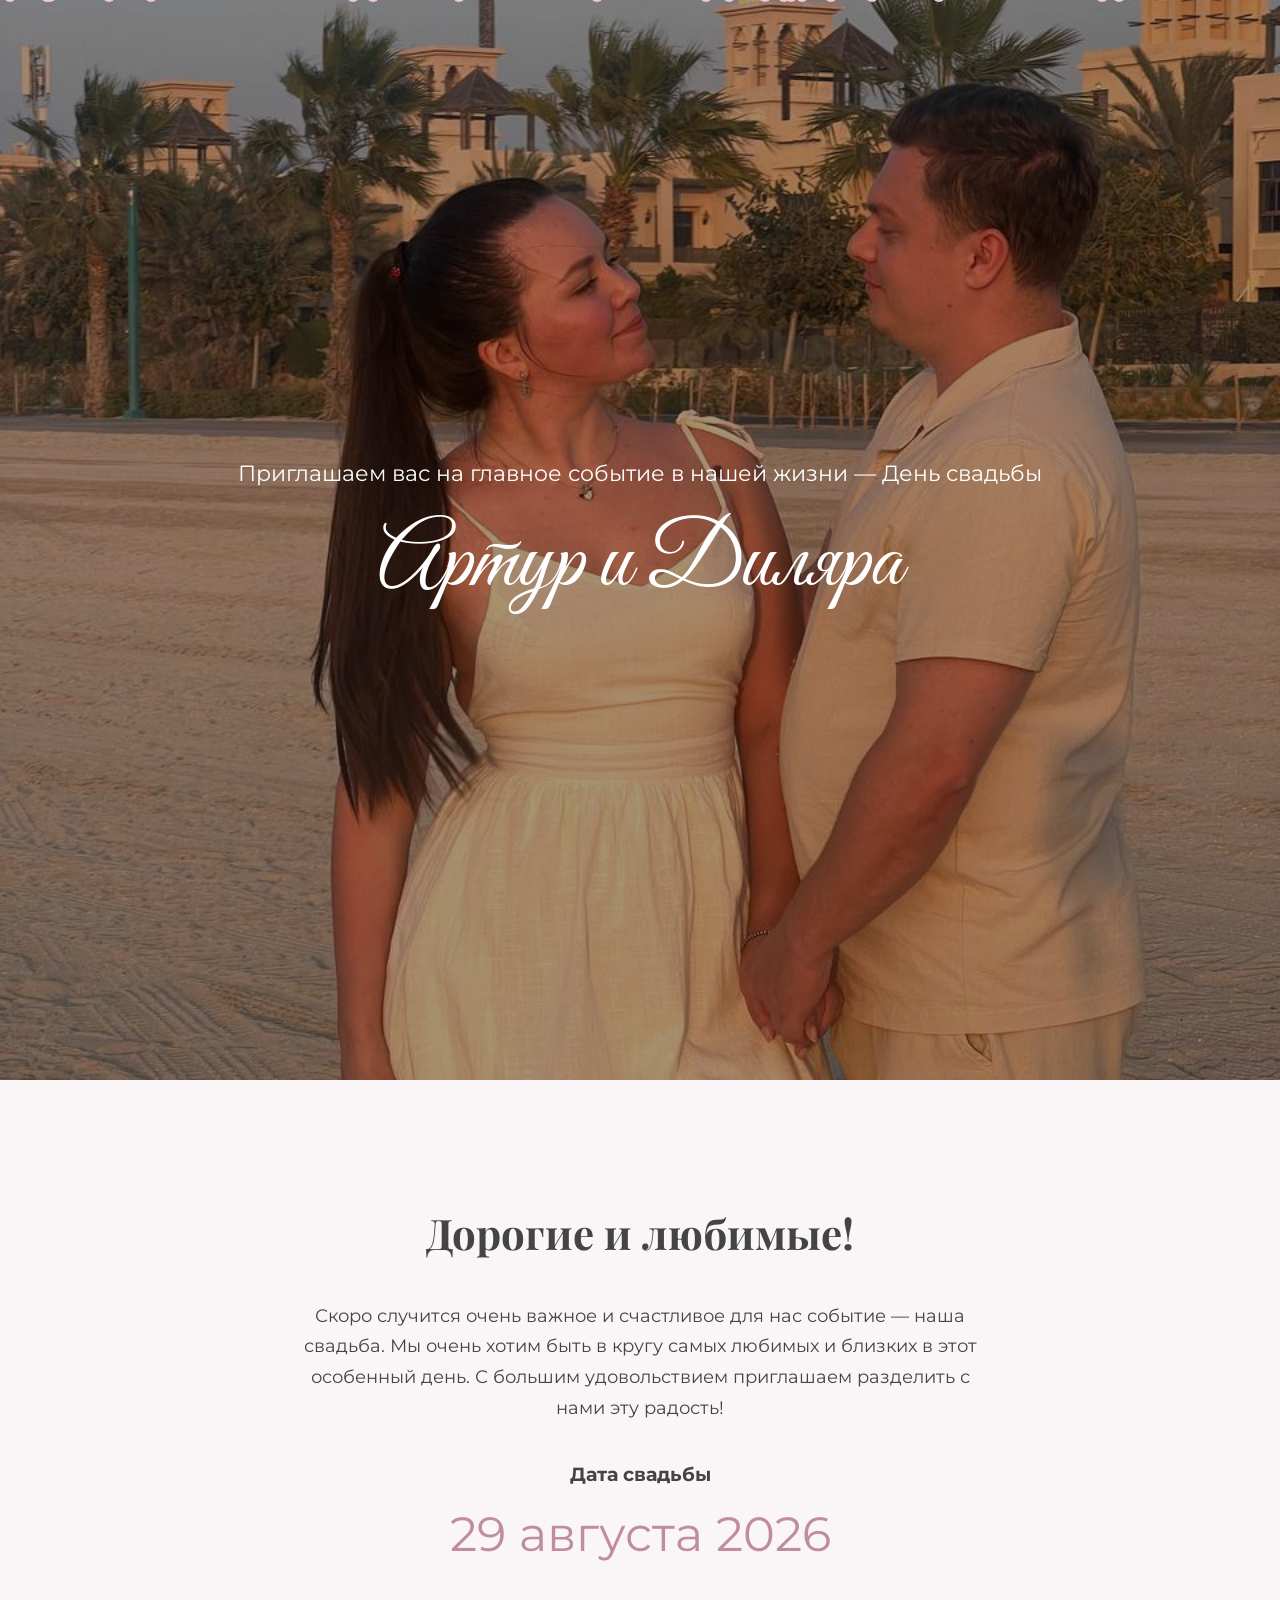
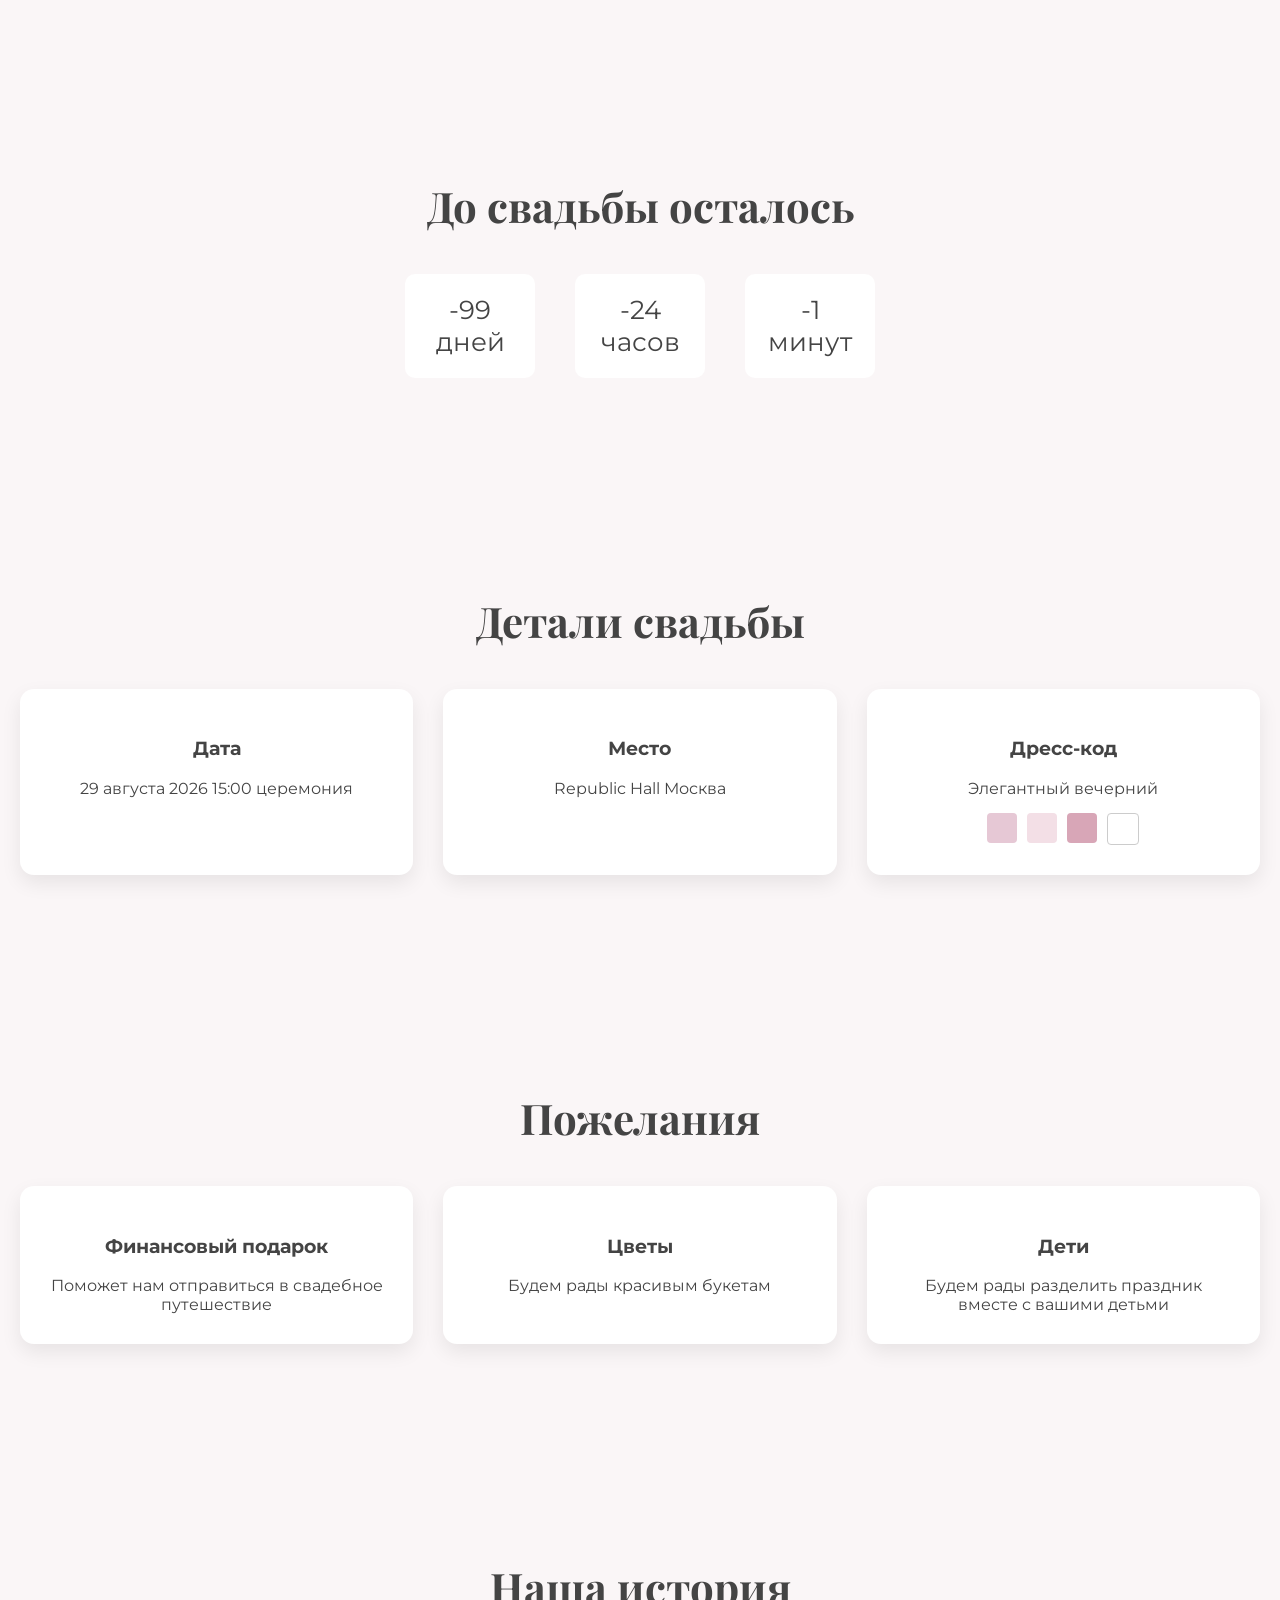
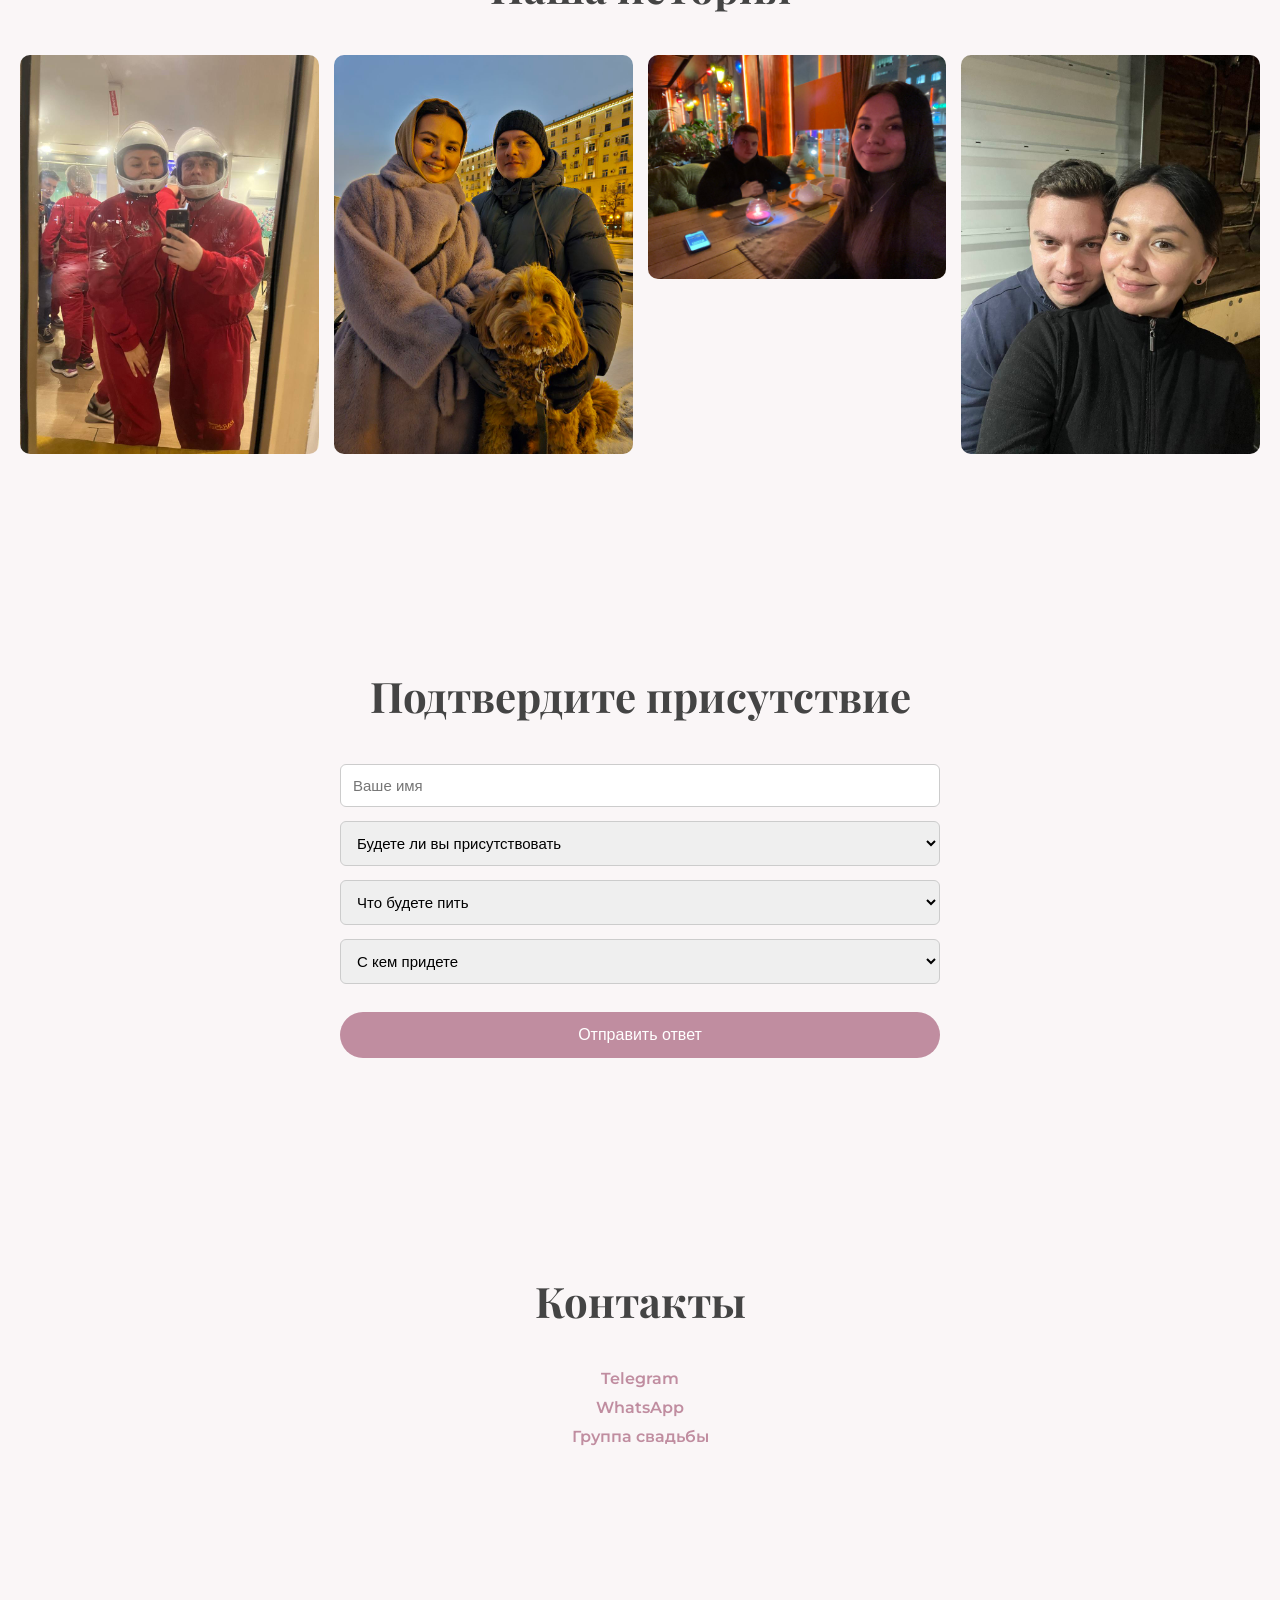
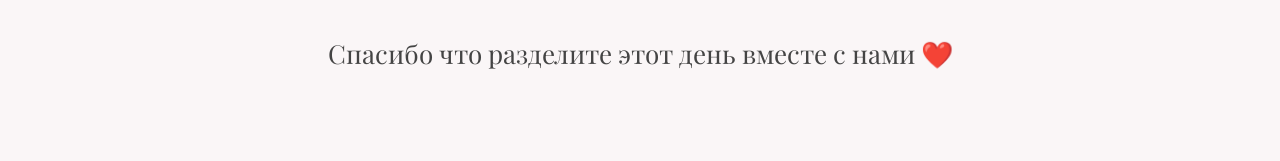
==== index_gpt.html @ 781b25a4 "correct code" ====
<!DOCTYPE html>
<html lang="ru">
<head>
<meta charset="UTF-8">
<meta name="viewport" content="width=device-width, initial-scale=1.0">

<title>Артур и Диляра</title>

<link href="https://fonts.googleapis.com/css2?family=Great+Vibes&family=Playfair+Display:wght@400;700&family=Montserrat:wght@300;400;600&display=swap" rel="stylesheet">

<style>

body{
margin:0;
font-family:Montserrat;
background:#faf6f7;
color:#444;
overflow-x:hidden;
}

section{
padding:90px 20px;
text-align:center;
}

.container{
max-width:1100px;
margin:auto;
}

h1,h2{
font-family:Playfair Display;
}

.title{
font-size:42px;
margin-bottom:40px;
}

.hero{
height:100vh;
display:flex;
align-items:center;
justify-content:center;
background:url("images/about/we.jpeg") center/cover;
color:white;
position:relative;
}

.hero::after{
content:"";
position:absolute;
top:0;
left:0;
width:100%;
height:100%;
background:rgba(0,0,0,0.35);
}

.hero-content{
position:relative;
z-index:2;
}

.hero-text{
font-size:22px;
}

.names{
font-family:Great Vibes;
font-size:90px;
margin-top:20px;
}

.countdown{
display:flex;
justify-content:center;
gap:40px;
margin-top:30px;
font-size:26px;
}

.count-box{
background:white;
padding:20px;
border-radius:10px;
min-width:90px;
}

.details-grid{
display:grid;
grid-template-columns:repeat(auto-fit,minmax(260px,1fr));
gap:30px;
margin-top:40px;
}

.card{
background:white;
padding:30px;
border-radius:14px;
box-shadow:0 8px 20px rgba(0,0,0,0.08);
}

.palette{
display:flex;
justify-content:center;
gap:10px;
margin-top:15px;
}

.color{
width:30px;
height:30px;
border-radius:4px;
}

.gallery-grid{
display:grid;
grid-template-columns:repeat(auto-fit,minmax(200px,1fr));
gap:15px;
}

.gallery-grid img{
width:100%;
border-radius:10px;
cursor:pointer;
transition:0.3s;
}

.gallery-grid img:hover{
transform:scale(1.05);
}

.rsvp-form{
max-width:600px;
margin:auto;
display:grid;
gap:14px;
}

input,select{
padding:12px;
border-radius:6px;
border:1px solid #ccc;
font-size:15px;
}

button{
padding:14px;
background:#c08da0;
border:none;
color:white;
border-radius:25px;
cursor:pointer;
font-size:16px;
}

.contacts a{
display:block;
margin:10px;
text-decoration:none;
color:#c08da0;
font-weight:600;
}

.thanks{
font-size:26px;
font-family:Playfair Display;
}

/* лепестки */

.petal{
position:fixed;
top:-10px;
width:12px;
height:12px;
background:#f1c6d5;
border-radius:50%;
animation:fall linear infinite;
}

@keyframes fall{
to{
transform:translateY(100vh);
}
}

</style>
</head>

<body>

<!-- HERO -->

<section class="hero">

<div class="hero-content">

<div class="hero-text">
Приглашаем вас на главное событие в нашей жизни — День свадьбы
</div>

<div class="names">
Артур и Диляра
</div>

</div>

</section>

<!-- INVITATION -->

<section>

<div class="container">

<h2 class="title">Дорогие и любимые!</h2>

<p style="max-width:700px;margin:auto;font-size:18px;line-height:1.7">

Скоро случится очень важное и счастливое для нас событие — наша свадьба.
Мы очень хотим быть в кругу самых любимых и близких в этот особенный день.
С большим удовольствием приглашаем разделить с нами эту радость!

</p>

<h3 style="margin-top:40px">Дата свадьбы</h3>

<div style="font-size:48px;color:#c08da0;margin-top:10px">
29 августа 2026
</div>

</div>

</section>

<!-- COUNTDOWN -->

<section>

<h2 class="title">До свадьбы осталось</h2>

<div class="countdown">

<div class="count-box">
<div id="days"></div>
дней
</div>

<div class="count-box">
<div id="hours"></div>
часов
</div>

<div class="count-box">
<div id="minutes"></div>
минут
</div>

</div>

</section>

<!-- DETAILS -->

<section>

<h2 class="title">Детали свадьбы</h2>

<div class="details-grid">

<div class="card">

<h3>Дата</h3>

29 августа 2026
15:00 церемония

</div>

<div class="card">

<h3>Место</h3>

Republic Hall
Москва

</div>

<div class="card">

<h3>Дресс-код</h3>

Элегантный вечерний

<div class="palette">

<div class="color" style="background:#e6c8d5"></div>
<div class="color" style="background:#f3dfe6"></div>
<div class="color" style="background:#d8a6b7"></div>
<div class="color" style="background:#ffffff;border:1px solid #ccc"></div>

</div>

</div>

</div>

</section>

<!-- WISHES -->

<section>

<h2 class="title">Пожелания</h2>

<div class="details-grid">

<div class="card">

<h3>Финансовый подарок</h3>

Поможет нам отправиться
в свадебное путешествие

</div>

<div class="card">

<h3>Цветы</h3>

Будем рады красивым букетам

</div>

<div class="card">

<h3>Дети</h3>

Будем рады разделить праздник
вместе с вашими детьми

</div>

</div>

</section>

<!-- GALLERY -->

<section>

<h2 class="title">Наша история</h2>

<div class="gallery-grid">

<img src="images/gallery/we1.jpeg">
<img src="images/gallery/we2.jpeg">
<img src="images/gallery/we3.jpeg">
<img src="images/gallery/we4.jpeg">

</div>

</section>

<!-- RSVP -->

<section>

<h2 class="title">Подтвердите присутствие</h2>

<form class="rsvp-form">

<input placeholder="Ваше имя">

<select>
<option>Будете ли вы присутствовать</option>
<option>Да</option>
<option>Нет</option>
</select>

<select>
<option>Что будете пить</option>
<option>вино красное</option>
<option>вино белое</option>
<option>водка</option>
<option>коньяк</option>
<option>виски</option>
<option>не пью</option>
</select>

<select id="guests">
<option value="0">С кем придете</option>
<option value="1">я один</option>
<option value="2">я +1</option>
<option value="3">я +2</option>
<option value="4">я +3</option>
</select>

<div id="extraGuests"></div>

<button>Отправить ответ</button>

</form>

</section>

<!-- CONTACTS -->

<section>

<h2 class="title">Контакты</h2>

<div class="contacts">

<a href="#">Telegram</a>
<a href="#">WhatsApp</a>
<a href="#">Группа свадьбы</a>

</div>

</section>

<!-- THANKS -->

<section>

<div class="thanks">

Спасибо что разделите этот день вместе с нами ❤️

</div>

</section>

<script>

/* countdown */

const weddingDate = new Date("Aug 29 2026")

function updateCountdown(){

const now = new Date()

const diff = weddingDate - now

const days = Math.floor(diff / (1000*60*60*24))

const hours = Math.floor(diff / (1000*60*60)%24)

const minutes = Math.floor(diff / (1000*60)%60)

document.getElementById("days").innerText=days
document.getElementById("hours").innerText=hours
document.getElementById("minutes").innerText=minutes

}

setInterval(updateCountdown,1000)

updateCountdown()

/* dynamic guests */

const guests=document.getElementById("guests")
const extra=document.getElementById("extraGuests")

guests.addEventListener("change",()=>{

extra.innerHTML=""

let count=guests.value-1

for(let i=0;i<count;i++){

extra.innerHTML+=`

<input placeholder="Фамилия и имя гостя">

<select>
<option>Что будет пить</option>
<option>вино красное</option>
<option>вино белое</option>
<option>водка</option>
<option>коньяк</option>
<option>виски</option>
<option>не пью</option>
</select>

`

}

})

/* petals animation */

for(let i=0;i<20;i++){

const petal=document.createElement("div")

petal.className="petal"

petal.style.left=Math.random()*100+"%"

petal.style.animationDuration=5+Math.random()*5+"s"

document.body.appendChild(petal)

}

</script>

</body>
</html>
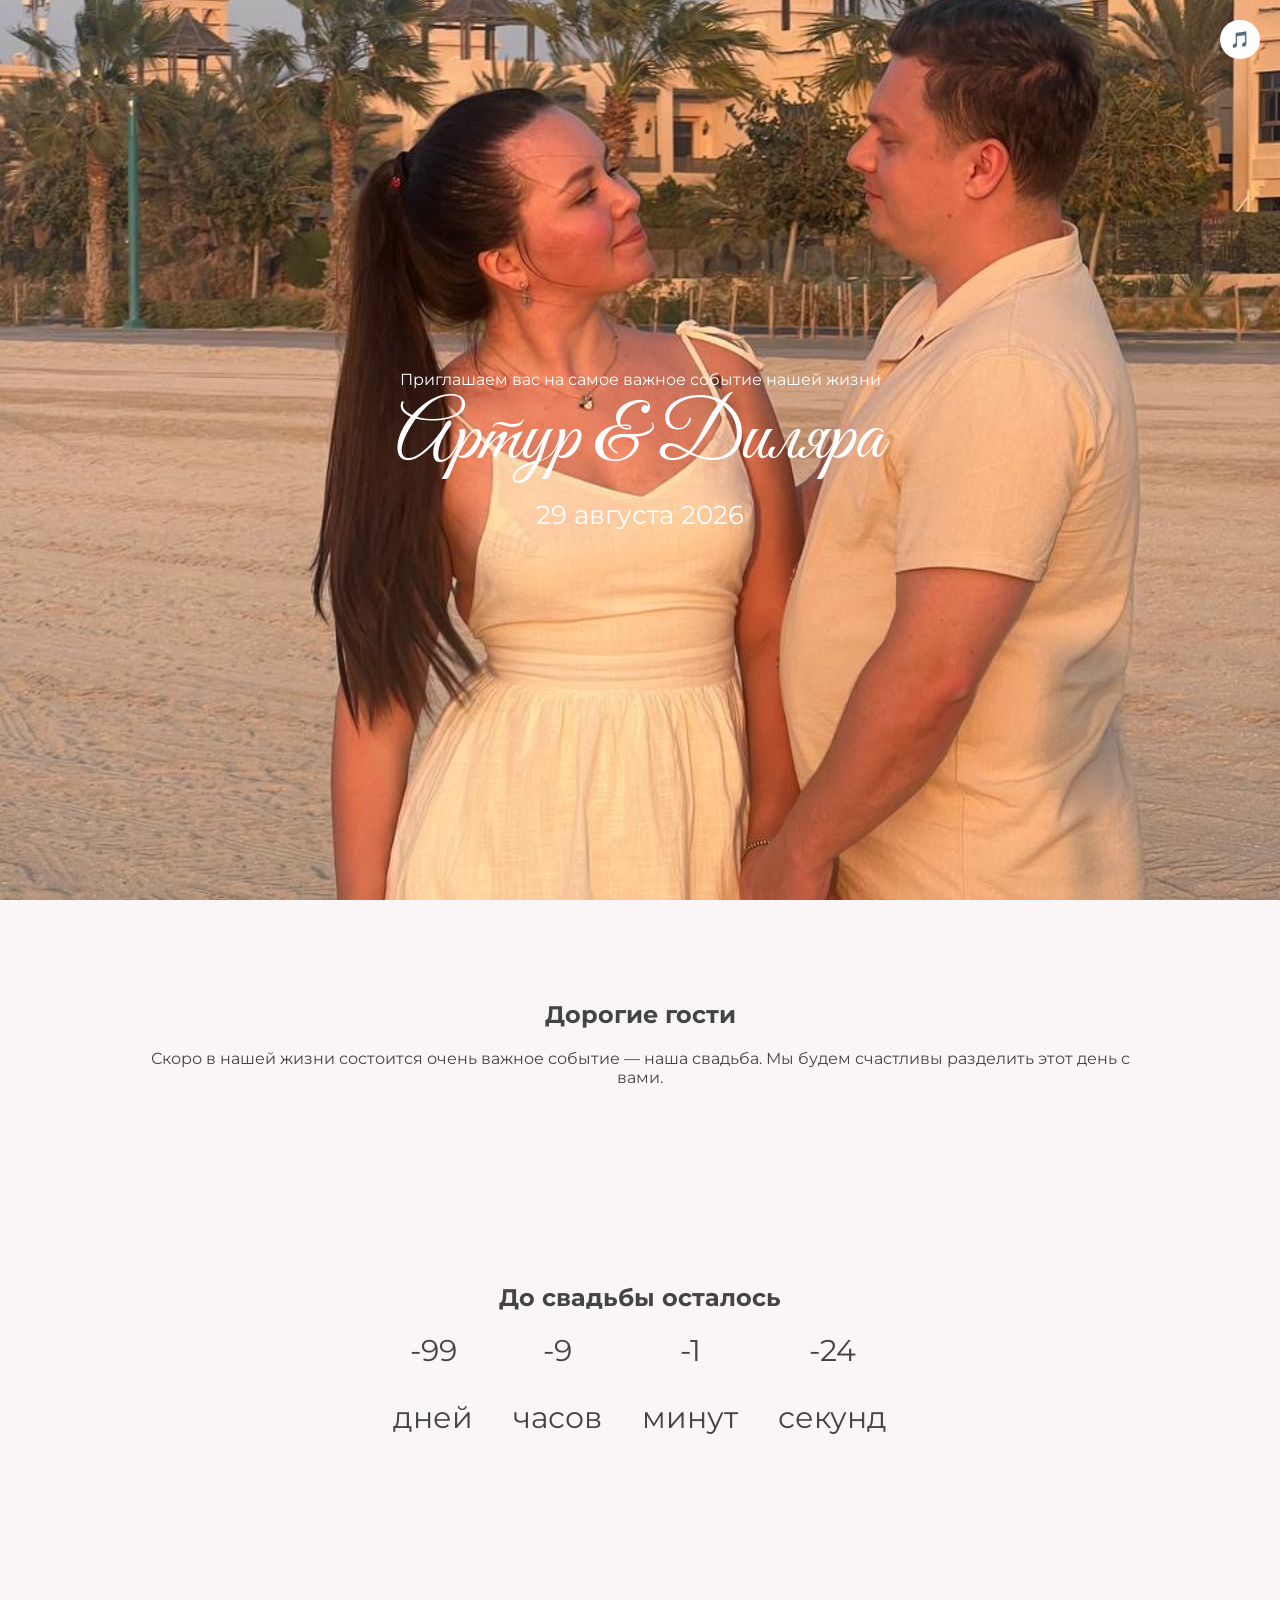
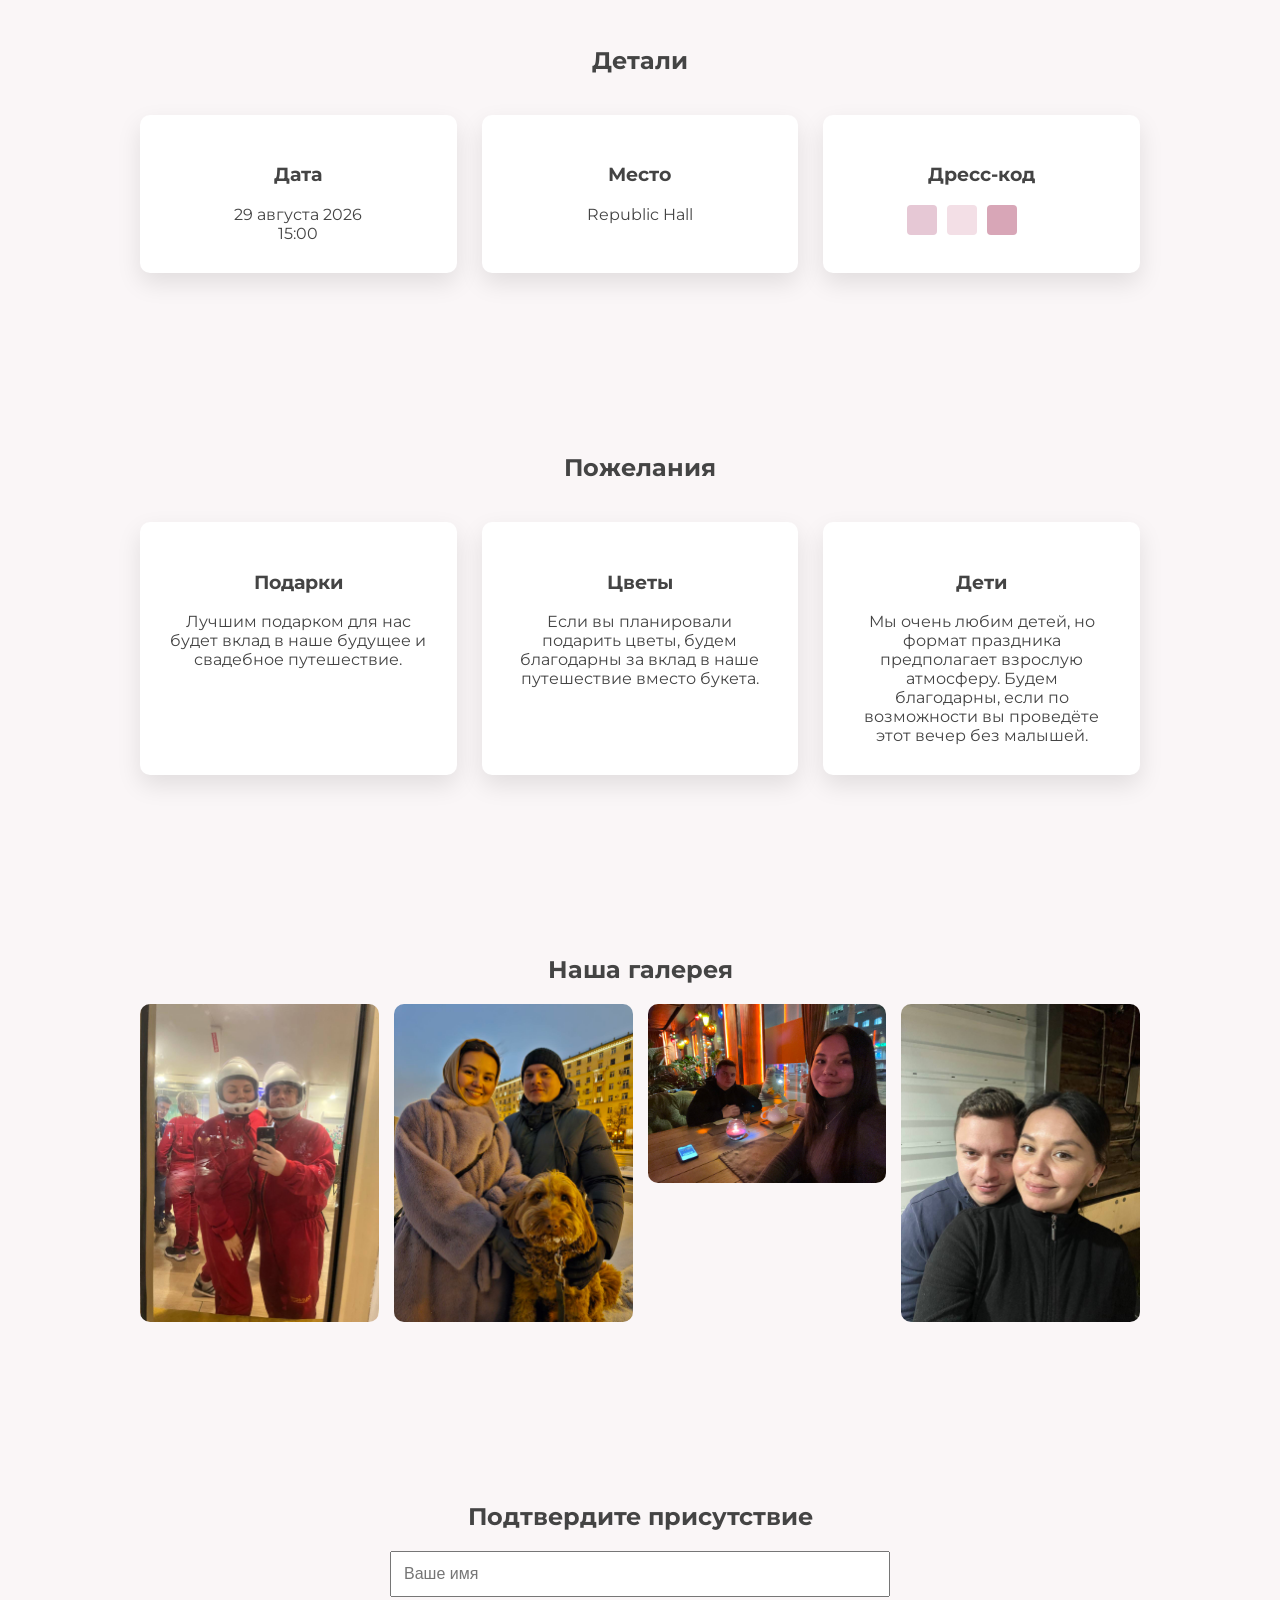
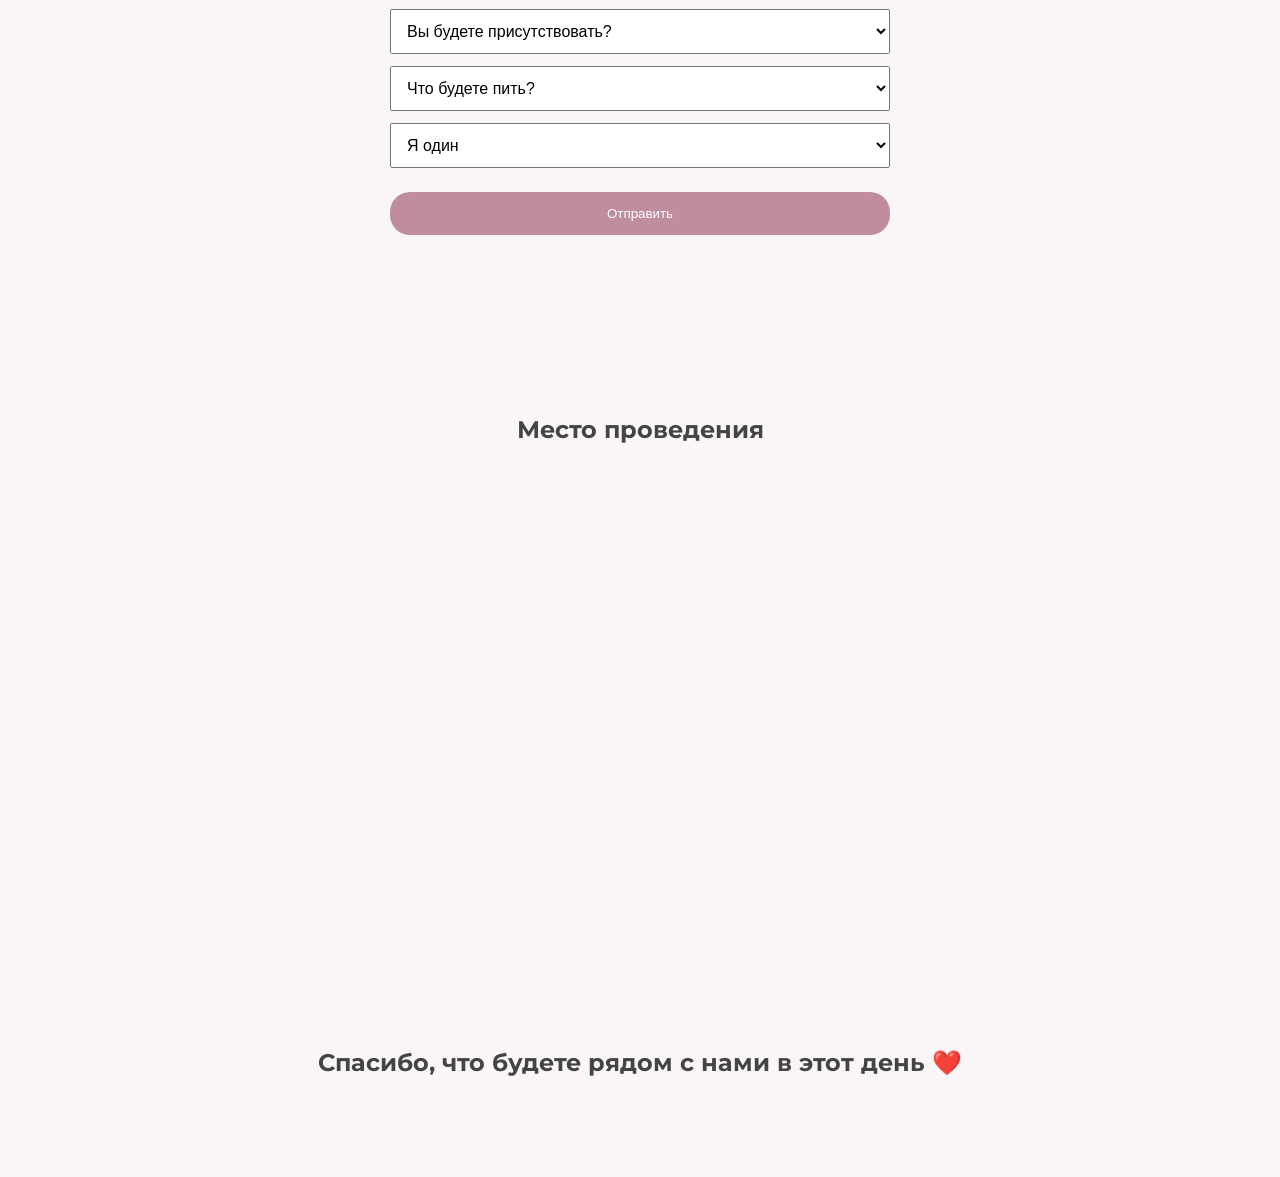
==== commit ed9643fc: "correct code" ====
--- a/index_gpt.html
+++ b/index_gpt.html
@@ -1,359 +1,170 @@
 <!DOCTYPE html>
 <html lang="ru">
 <head>
+
 <meta charset="UTF-8">
-<meta name="viewport" content="width=device-width, initial-scale=1.0">
+<meta name="viewport" content="width=device-width, initial-scale=1">
 
 <title>Артур и Диляра</title>
 
+<link rel="stylesheet" href="css/style.css">
+
 <link href="https://fonts.googleapis.com/css2?family=Great+Vibes&family=Playfair+Display:wght@400;700&family=Montserrat:wght@300;400;600&display=swap" rel="stylesheet">
 
-<style>
-
-body{
-margin:0;
-font-family:Montserrat;
-background:#faf6f7;
-color:#444;
-overflow-x:hidden;
-}
-
-section{
-padding:90px 20px;
-text-align:center;
-}
-
-.container{
-max-width:1100px;
-margin:auto;
-}
-
-h1,h2{
-font-family:Playfair Display;
-}
-
-.title{
-font-size:42px;
-margin-bottom:40px;
-}
-
-.hero{
-height:100vh;
-display:flex;
-align-items:center;
-justify-content:center;
-background:url("images/about/we.jpeg") center/cover;
-color:white;
-position:relative;
-}
-
-.hero::after{
-content:"";
-position:absolute;
-top:0;
-left:0;
-width:100%;
-height:100%;
-background:rgba(0,0,0,0.35);
-}
-
-.hero-content{
-position:relative;
-z-index:2;
-}
-
-.hero-text{
-font-size:22px;
-}
-
-.names{
-font-family:Great Vibes;
-font-size:90px;
-margin-top:20px;
-}
-
-.countdown{
-display:flex;
-justify-content:center;
-gap:40px;
-margin-top:30px;
-font-size:26px;
-}
-
-.count-box{
-background:white;
-padding:20px;
-border-radius:10px;
-min-width:90px;
-}
-
-.details-grid{
-display:grid;
-grid-template-columns:repeat(auto-fit,minmax(260px,1fr));
-gap:30px;
-margin-top:40px;
-}
-
-.card{
-background:white;
-padding:30px;
-border-radius:14px;
-box-shadow:0 8px 20px rgba(0,0,0,0.08);
-}
-
-.palette{
-display:flex;
-justify-content:center;
-gap:10px;
-margin-top:15px;
-}
-
-.color{
-width:30px;
-height:30px;
-border-radius:4px;
-}
-
-.gallery-grid{
-display:grid;
-grid-template-columns:repeat(auto-fit,minmax(200px,1fr));
-gap:15px;
-}
-
-.gallery-grid img{
-width:100%;
-border-radius:10px;
-cursor:pointer;
-transition:0.3s;
-}
-
-.gallery-grid img:hover{
-transform:scale(1.05);
-}
-
-.rsvp-form{
-max-width:600px;
-margin:auto;
-display:grid;
-gap:14px;
-}
-
-input,select{
-padding:12px;
-border-radius:6px;
-border:1px solid #ccc;
-font-size:15px;
-}
-
-button{
-padding:14px;
-background:#c08da0;
-border:none;
-color:white;
-border-radius:25px;
-cursor:pointer;
-font-size:16px;
-}
-
-.contacts a{
-display:block;
-margin:10px;
-text-decoration:none;
-color:#c08da0;
-font-weight:600;
-}
-
-.thanks{
-font-size:26px;
-font-family:Playfair Display;
-}
-
-/* лепестки */
-
-.petal{
-position:fixed;
-top:-10px;
-width:12px;
-height:12px;
-background:#f1c6d5;
-border-radius:50%;
-animation:fall linear infinite;
-}
-
-@keyframes fall{
-to{
-transform:translateY(100vh);
-}
-}
-
-</style>
 </head>
 
 <body>
 
-<!-- HERO -->
+<div class="music-btn" onclick="toggleMusic()">🎵</div>
+
+<audio id="music" loop>
+<source src="music/wedding.mp3">
+</audio>
+
 
 <section class="hero">
 
 <div class="hero-content">
 
 <div class="hero-text">
-Приглашаем вас на главное событие в нашей жизни — День свадьбы
+Приглашаем вас на самое важное событие нашей жизни
 </div>
 
 <div class="names">
-Артур и Диляра
-</div>
-
-</div>
-
-</section>
-
-<!-- INVITATION -->
-
-<section>
-
-<div class="container">
-
-<h2 class="title">Дорогие и любимые!</h2>
-
-<p style="max-width:700px;margin:auto;font-size:18px;line-height:1.7">
-
-Скоро случится очень важное и счастливое для нас событие — наша свадьба.
-Мы очень хотим быть в кругу самых любимых и близких в этот особенный день.
-С большим удовольствием приглашаем разделить с нами эту радость!
-
+Артур & Диляра
+</div>
+
+<div class="date">
+29 августа 2026
+</div>
+
+</div>
+
+</section>
+
+
+<section class="container fade">
+
+<h2>Дорогие гости</h2>
+
+<p>
+Скоро в нашей жизни состоится очень важное событие — наша свадьба.
+Мы будем счастливы разделить этот день с вами.
 </p>
 
-<h3 style="margin-top:40px">Дата свадьбы</h3>
-
-<div style="font-size:48px;color:#c08da0;margin-top:10px">
-29 августа 2026
-</div>
-
-</div>
-
-</section>
-
-<!-- COUNTDOWN -->
-
-<section>
-
-<h2 class="title">До свадьбы осталось</h2>
+</section>
+
+
+<section class="container fade">
+
+<h2>До свадьбы осталось</h2>
 
 <div class="countdown">
 
-<div class="count-box">
-<div id="days"></div>
-дней
-</div>
-
-<div class="count-box">
-<div id="hours"></div>
-часов
-</div>
-
-<div class="count-box">
-<div id="minutes"></div>
-минут
-</div>
-
-</div>
-
-</section>
-
-<!-- DETAILS -->
-
-<section>
-
-<h2 class="title">Детали свадьбы</h2>
-
-<div class="details-grid">
-
-<div class="card">
-
+<div>
+<span id="days"></span>
+<p>дней</p>
+</div>
+
+<div>
+<span id="hours"></span>
+<p>часов</p>
+</div>
+
+<div>
+<span id="minutes"></span>
+<p>минут</p>
+</div>
+
+<div>
+<span id="seconds"></span>
+<p>секунд</p>
+</div>
+
+</div>
+
+</section>
+
+
+<section class="container fade">
+
+<h2>Детали</h2>
+
+<div class="cards">
+
+<div class="card">
 <h3>Дата</h3>
-
-29 августа 2026
-15:00 церемония
-
-</div>
-
-<div class="card">
-
+29 августа 2026<br>
+15:00
+</div>
+
+<div class="card">
 <h3>Место</h3>
-
 Republic Hall
-Москва
-
-</div>
-
-<div class="card">
-
+</div>
+
+<div class="card">
 <h3>Дресс-код</h3>
 
-Элегантный вечерний
-
-<div class="palette">
-
-<div class="color" style="background:#e6c8d5"></div>
-<div class="color" style="background:#f3dfe6"></div>
-<div class="color" style="background:#d8a6b7"></div>
-<div class="color" style="background:#ffffff;border:1px solid #ccc"></div>
-
-</div>
-
-</div>
-
-</div>
-
-</section>
-
-<!-- WISHES -->
-
-<section>
-
-<h2 class="title">Пожелания</h2>
-
-<div class="details-grid">
-
-<div class="card">
-
-<h3>Финансовый подарок</h3>
-
-Поможет нам отправиться
-в свадебное путешествие
-
-</div>
+<div class="colors">
+
+<div style="background:#e6c8d5"></div>
+<div style="background:#f3dfe6"></div>
+<div style="background:#d8a6b7"></div>
+<div style="background:#ffffff"></div>
+
+</div>
+
+</div>
+
+</div>
+
+</section>
+
+
+<section class="container fade">
+
+<h2>Пожелания</h2>
+
+<div class="cards">
+
+<div class="card">
+
+<h3>Подарки</h3>
+
+Лучшим подарком для нас будет вклад в наше будущее и свадебное путешествие.
+
+</div>
+
 
 <div class="card">
 
 <h3>Цветы</h3>
 
-Будем рады красивым букетам
-
-</div>
+Если вы планировали подарить цветы, будем благодарны за вклад в наше путешествие вместо букета.
+
+</div>
+
 
 <div class="card">
 
 <h3>Дети</h3>
 
-Будем рады разделить праздник
-вместе с вашими детьми
-
-</div>
-
-</div>
-
-</section>
-
-<!-- GALLERY -->
-
-<section>
-
-<h2 class="title">Наша история</h2>
-
-<div class="gallery-grid">
+Мы очень любим детей, но формат праздника предполагает взрослую атмосферу.
+Будем благодарны, если по возможности вы проведёте этот вечер без малышей.
+
+</div>
+
+</div>
+
+</section>
+
+
+<section class="container fade">
+
+<h2>Наша галерея</h2>
+
+<div class="gallery">
 
 <img src="images/gallery/we1.jpeg">
 <img src="images/gallery/we2.jpeg">
@@ -364,154 +175,81 @@
 
 </section>
 
-<!-- RSVP -->
-
-<section>
-
-<h2 class="title">Подтвердите присутствие</h2>
-
-<form class="rsvp-form">
+
+<div id="lightbox">
+<img id="lightbox-img">
+</div>
+
+
+<section class="container fade">
+
+<h2>Подтвердите присутствие</h2>
+
+<form class="rsvp">
 
 <input placeholder="Ваше имя">
 
 <select>
-<option>Будете ли вы присутствовать</option>
+<option>Вы будете присутствовать?</option>
 <option>Да</option>
 <option>Нет</option>
 </select>
 
 <select>
-<option>Что будете пить</option>
-<option>вино красное</option>
-<option>вино белое</option>
-<option>водка</option>
-<option>коньяк</option>
-<option>виски</option>
-<option>не пью</option>
+<option>Что будете пить?</option>
+<option>Вино красное</option>
+<option>Вино белое</option>
+<option>Виски</option>
+<option>Коньяк</option>
+<option>Водка</option>
+<option>Не пью</option>
 </select>
 
 <select id="guests">
-<option value="0">С кем придете</option>
-<option value="1">я один</option>
-<option value="2">я +1</option>
-<option value="3">я +2</option>
-<option value="4">я +3</option>
+
+<option value="1">Я один</option>
+<option value="2">Я +1</option>
+<option value="3">Я +2</option>
+
 </select>
 
 <div id="extraGuests"></div>
 
-<button>Отправить ответ</button>
+<button>Отправить</button>
 
 </form>
 
 </section>
 
-<!-- CONTACTS -->
-
-<section>
-
-<h2 class="title">Контакты</h2>
-
-<div class="contacts">
-
-<a href="#">Telegram</a>
-<a href="#">WhatsApp</a>
-<a href="#">Группа свадьбы</a>
-
-</div>
-
-</section>
-
-<!-- THANKS -->
-
-<section>
-
-<div class="thanks">
-
-Спасибо что разделите этот день вместе с нами ❤️
-
-</div>
-
-</section>
-
-<script>
-
-/* countdown */
-
-const weddingDate = new Date("Aug 29 2026")
-
-function updateCountdown(){
-
-const now = new Date()
-
-const diff = weddingDate - now
-
-const days = Math.floor(diff / (1000*60*60*24))
-
-const hours = Math.floor(diff / (1000*60*60)%24)
-
-const minutes = Math.floor(diff / (1000*60)%60)
-
-document.getElementById("days").innerText=days
-document.getElementById("hours").innerText=hours
-document.getElementById("minutes").innerText=minutes
-
-}
-
-setInterval(updateCountdown,1000)
-
-updateCountdown()
-
-/* dynamic guests */
-
-const guests=document.getElementById("guests")
-const extra=document.getElementById("extraGuests")
-
-guests.addEventListener("change",()=>{
-
-extra.innerHTML=""
-
-let count=guests.value-1
-
-for(let i=0;i<count;i++){
-
-extra.innerHTML+=`
-
-<input placeholder="Фамилия и имя гостя">
-
-<select>
-<option>Что будет пить</option>
-<option>вино красное</option>
-<option>вино белое</option>
-<option>водка</option>
-<option>коньяк</option>
-<option>виски</option>
-<option>не пью</option>
-</select>
-
-`
-
-}
-
-})
-
-/* petals animation */
-
-for(let i=0;i<20;i++){
-
-const petal=document.createElement("div")
-
-petal.className="petal"
-
-petal.style.left=Math.random()*100+"%"
-
-petal.style.animationDuration=5+Math.random()*5+"s"
-
-document.body.appendChild(petal)
-
-}
-
-</script>
+
+<section class="container fade">
+
+<h2>Место проведения</h2>
+
+<iframe
+src="https://yandex.ru/map-widget/v1/?um=constructor%3A9c0c94e3c1f"
+width="100%"
+height="400"
+frameborder="0">
+</iframe>
+
+</section>
+
+
+<section class="container">
+
+<h2>
+Спасибо, что будете рядом с нами в этот день ❤️
+</h2>
+
+</section>
+
+
+<script src="js/countdown.js"></script>
+<script src="js/gallery.js"></script>
+<script src="js/guests.js"></script>
+<script src="js/animations.js"></script>
+<script src="js/music.js"></script>
 
 </body>
 </html>
--- a/css/style.css
+++ b/css/style.css
@@ -0,0 +1,196 @@
+body{
+margin:0;
+font-family:Montserrat;
+background:#faf6f7;
+color:#444;
+}
+
+.hero{
+height:100vh;
+background:url("../images/hero.jpeg") center/cover;
+display:flex;
+justify-content:center;
+align-items:center;
+text-align:center;
+color:white;
+}
+
+.names{
+font-family:"Great Vibes";
+font-size:80px;
+}
+
+.date{
+font-size:26px;
+margin-top:10px;
+}
+
+.container{
+max-width:1000px;
+margin:auto;
+padding:80px 20px;
+text-align:center;
+}
+
+.countdown{
+display:flex;
+justify-content:center;
+gap:40px;
+font-size:30px;
+}
+
+.cards{
+display:grid;
+grid-template-columns:repeat(auto-fit,minmax(250px,1fr));
+gap:25px;
+margin-top:40px;
+}
+
+.card{
+background:white;
+padding:30px;
+border-radius:10px;
+box-shadow:0 10px 25px rgba(0,0,0,0.1);
+}
+
+.colors{
+display:flex;
+justify-content:center;
+gap:10px;
+margin-top:10px;
+}
+
+.colors div{
+width:30px;
+height:30px;
+border-radius:4px;
+}
+
+.gallery{
+display:grid;
+grid-template-columns:repeat(auto-fit,minmax(200px,1fr));
+gap:15px;
+}
+
+.gallery img{
+width:100%;
+border-radius:10px;
+cursor:pointer;
+}
+
+#lightbox{
+display:none;
+position:fixed;
+top:0;
+left:0;
+width:100%;
+height:100%;
+background:black;
+justify-content:center;
+align-items:center;
+}
+
+#lightbox img{
+max-width:90%;
+}
+
+.rsvp{
+display:grid;
+gap:12px;
+max-width:500px;
+margin:auto;
+}
+
+input,select{
+padding:12px;
+font-size:16px;
+}
+
+button{
+padding:14px;
+background:#c08da0;
+color:white;
+border:none;
+border-radius:20px;
+cursor:pointer;
+}
+
+.music-btn{
+position:fixed;
+top:20px;
+right:20px;
+background:white;
+padding:10px;
+border-radius:20px;
+cursor:pointer;
+}
+
+.fade{
+opacity:0;
+transform:translateY(40px);
+transition:1s;
+}
+
+.fade.visible{
+opacity:1;
+transform:translateY(0);
+}
+
+
+
+.petal{
+
+position:fixed;
+top:-10px;
+
+width:10px;
+height:10px;
+
+background:#f1c6d5;
+
+border-radius:50%;
+
+animation:fall linear infinite;
+
+}
+
+@keyframes fall{
+
+to{
+transform:translateY(100vh);
+}
+
+}
+
+.timeline{
+
+max-width:600px;
+margin:auto;
+
+}
+
+.event{
+
+padding:20px;
+border-left:3px solid #c08da0;
+margin:20px 0;
+
+}
+
+.tables{
+
+display:grid;
+grid-template-columns:repeat(auto-fit,minmax(200px,1fr));
+gap:20px;
+
+}
+
+.table{
+
+background:white;
+padding:20px;
+border-radius:10px;
+
+box-shadow:0 10px 20px rgba(0,0,0,0.1);
+
+}
